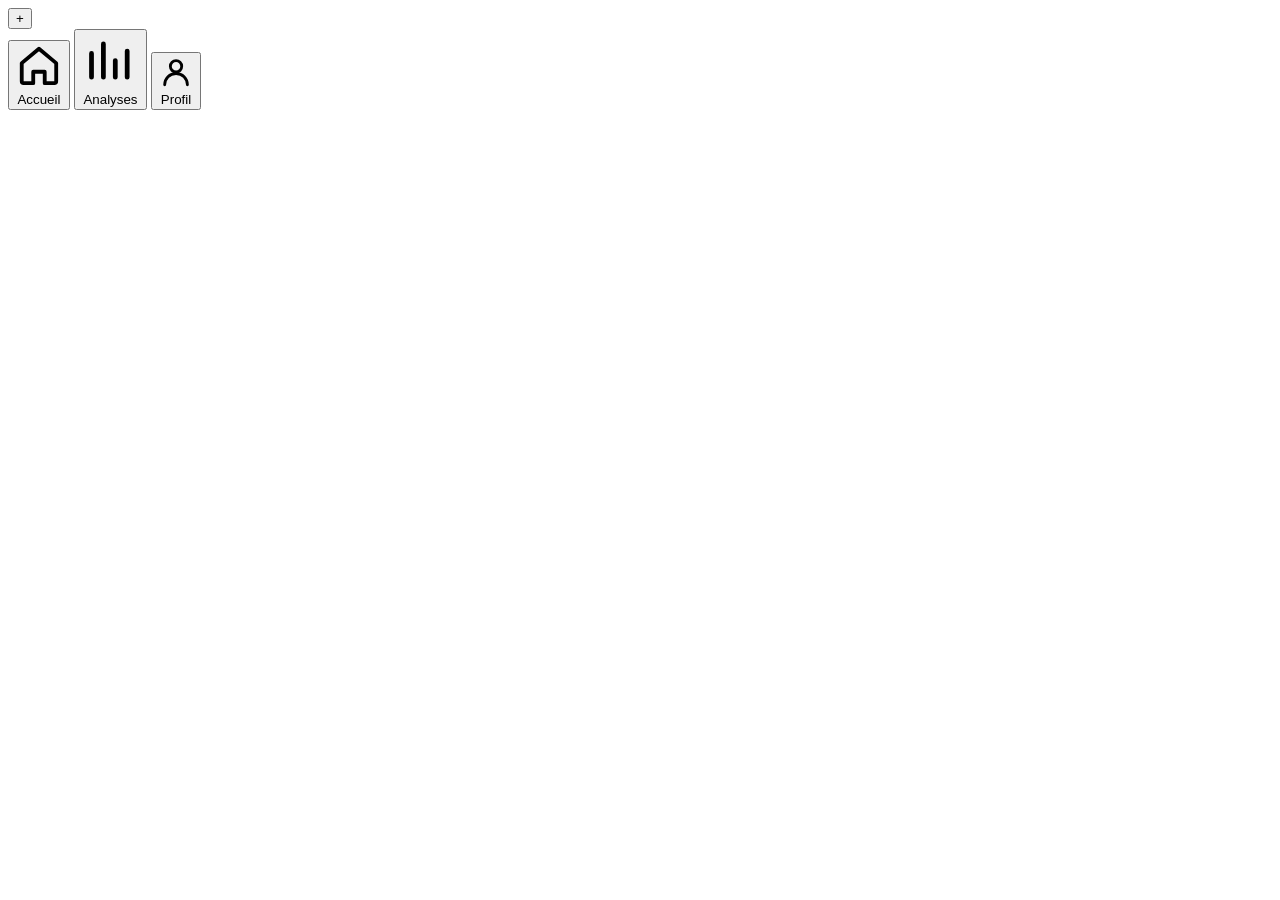
==== web/index.html @ 8581475a "Construire une interface web servie par l'API Option C retenue : une vraie application web plutot qu" ====
<!doctype html>
<html lang="fr">
<head>
  <meta charset="utf-8">
  <meta name="viewport" content="width=device-width, initial-scale=1, viewport-fit=cover">
  <meta name="theme-color" content="#0B0F14">
  <title>PronoStat</title>
  <link rel="stylesheet" href="/app.css">
</head>
<body>
  <main id="vue" class="app"><div class="squelette"></div></main>

  <button class="nav-plus" id="btn-nouvelle" aria-label="Nouvelle analyse">+</button>

  <nav class="nav" role="navigation">
    <button class="nav-item" data-page="accueil">
      <svg viewBox="0 0 24 24" fill="none" stroke="currentColor" stroke-width="2"
           stroke-linecap="round" stroke-linejoin="round" aria-hidden="true">
        <path d="M3 10.5 12 3l9 7.5V20a1 1 0 0 1-1 1h-5v-6H9v6H4a1 1 0 0 1-1-1z"/>
      </svg>
      Accueil
    </button>
    <button class="nav-item" data-page="analyses">
      <svg viewBox="0 0 24 24" fill="none" stroke="currentColor" stroke-width="2"
           stroke-linecap="round" stroke-linejoin="round" aria-hidden="true">
        <path d="M4 19V9m5 10V5m5 14v-7m5 7V8"/>
      </svg>
      Analyses
    </button>
    <!-- Colonne laissée vide : le bouton « + » flotte au-dessus. -->
    <span aria-hidden="true"></span>
    <button class="nav-item" data-page="profil">
      <svg viewBox="0 0 24 24" fill="none" stroke="currentColor" stroke-width="2"
           stroke-linecap="round" stroke-linejoin="round" aria-hidden="true">
        <circle cx="12" cy="8" r="4"/><path d="M4 21a8 8 0 0 1 16 0"/>
      </svg>
      Profil
    </button>
  </nav>

  <script src="/app.js"></script>
</body>
</html>
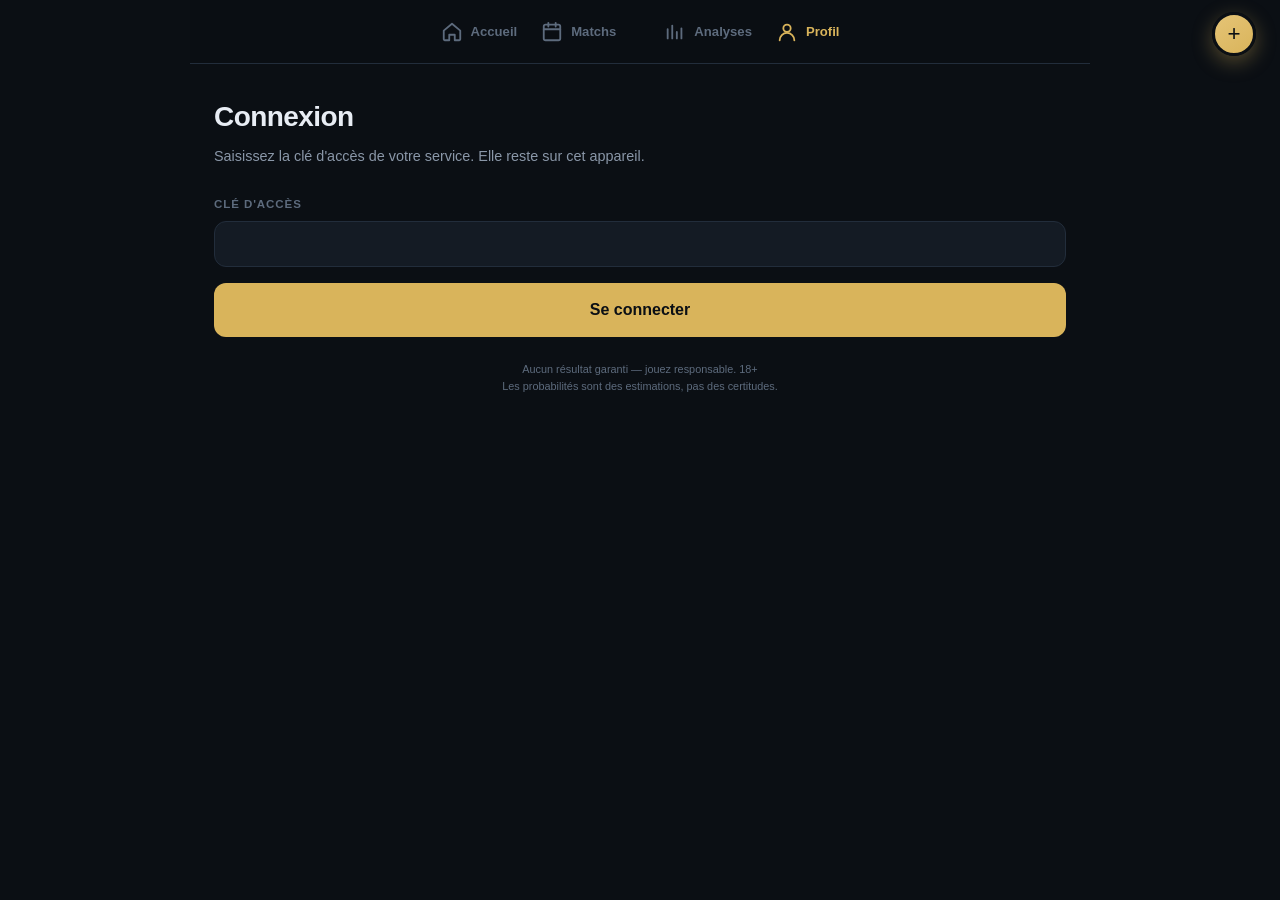
==== commit a9175822: "Ajouter la page Matchs et publier l'interface sur Firebase Page « Matchs » : toutes les rencontres a" ====
--- a/web/index.html
+++ b/web/index.html
@@ -5,7 +5,7 @@
   <meta name="viewport" content="width=device-width, initial-scale=1, viewport-fit=cover">
   <meta name="theme-color" content="#0B0F14">
   <title>PronoStat</title>
-  <link rel="stylesheet" href="/app.css">
+  <link rel="stylesheet" href="app.css">
 </head>
 <body>
   <main id="vue" class="app"><div class="squelette"></div></main>
@@ -20,6 +20,16 @@
       </svg>
       Accueil
     </button>
+    <button class="nav-item" data-page="matchs">
+      <svg viewBox="0 0 24 24" fill="none" stroke="currentColor" stroke-width="2"
+           stroke-linecap="round" stroke-linejoin="round" aria-hidden="true">
+        <rect x="3" y="4" width="18" height="17" rx="2"/>
+        <path d="M3 9h18M8 2v4M16 2v4"/>
+      </svg>
+      Matchs
+    </button>
+    <!-- Colonne laissée vide : le bouton « + » flotte au-dessus. -->
+    <span aria-hidden="true"></span>
     <button class="nav-item" data-page="analyses">
       <svg viewBox="0 0 24 24" fill="none" stroke="currentColor" stroke-width="2"
            stroke-linecap="round" stroke-linejoin="round" aria-hidden="true">
@@ -27,8 +37,6 @@
       </svg>
       Analyses
     </button>
-    <!-- Colonne laissée vide : le bouton « + » flotte au-dessus. -->
-    <span aria-hidden="true"></span>
     <button class="nav-item" data-page="profil">
       <svg viewBox="0 0 24 24" fill="none" stroke="currentColor" stroke-width="2"
            stroke-linecap="round" stroke-linejoin="round" aria-hidden="true">
@@ -38,6 +46,8 @@
     </button>
   </nav>
 
-  <script src="/app.js"></script>
+  <!-- Chargé avant l'application : il déclare vers quelle API pointer. -->
+  <script src="api-url.js"></script>
+  <script src="app.js"></script>
 </body>
 </html>
--- a/web/app.css
+++ b/web/app.css
@@ -0,0 +1,439 @@
+/* =========================================================================
+   PronoStat — système de design
+   =========================================================================
+   Pensé mobile d'abord. Les règles de bureau viennent en fin de fichier,
+   sous une seule media query : l'expérience de référence est le téléphone,
+   l'écran large en est une adaptation, jamais l'inverse.
+   ====================================================================== */
+
+:root {
+  /* Palette. Fond sombre profond, un seul accent doré : l'or ne sert qu'à
+     ce qui appelle une action ou porte le pronostic. Le vert et le rouge
+     restent réservés au résultat — les diluer leur ferait perdre leur sens. */
+  --fond:            #0B0F14;
+  --fond-carte:      #141B24;
+  --fond-carte-haut: #1A2330;
+  --bordure:         #222D3B;
+  --bordure-vive:    #2E3B4D;
+
+  --texte:      #E8EDF4;
+  --texte-doux: #8A97A8;
+  --texte-faible: #5D6B7D;
+
+  --or:        #D9B45B;
+  --or-clair:  #E5C476;
+  --emeraude:  #34D399;
+  --rouge:     #F87171;
+  --ambre:     #FBBF24;
+
+  /* Rayons : généreux sur les cartes, discrets sur les puces. */
+  --r-carte: 18px;
+  --r-puce:  999px;
+  --r-champ: 12px;
+
+  --ombre-carte: 0 1px 2px rgb(0 0 0 / .4), 0 8px 24px rgb(0 0 0 / .25);
+  --ombre-flottant: 0 6px 20px rgb(217 180 91 / .35);
+
+  /* Espacements sur une échelle de 4 px : la régularité fait plus pour la
+     lisibilité que n'importe quelle valeur choisie au cas par cas. */
+  --e1: 4px;  --e2: 8px;  --e3: 12px; --e4: 16px;
+  --e5: 24px; --e6: 32px; --e7: 48px;
+
+  --nav-hauteur: 68px;
+  --duree: 180ms;
+  --courbe: cubic-bezier(.22, .61, .36, 1);
+}
+
+/* Respecter un utilisateur qui a demandé moins de mouvement. */
+@media (prefers-reduced-motion: reduce) {
+  *, *::before, *::after {
+    animation-duration: .01ms !important;
+    transition-duration: .01ms !important;
+  }
+}
+
+* { box-sizing: border-box; }
+
+html, body {
+  margin: 0;
+  padding: 0;
+  background: var(--fond);
+  color: var(--texte);
+  font-family: -apple-system, BlinkMacSystemFont, "Segoe UI", Roboto,
+               "Helvetica Neue", sans-serif;
+  font-size: 16px;
+  line-height: 1.5;
+  -webkit-font-smoothing: antialiased;
+  /* Empêche le rebond élastique de révéler le fond du navigateur. */
+  overscroll-behavior-y: none;
+}
+
+body {
+  /* La barre de navigation flotte au-dessus : sans cette réserve, le
+     dernier élément de chaque page passerait dessous. `safe-area-inset`
+     tient compte de la barre gestuelle des iPhone. */
+  padding-bottom: calc(var(--nav-hauteur) + env(safe-area-inset-bottom, 0px));
+}
+
+/* ---------------------------------------------------------------- base --- */
+h1, h2, h3 { margin: 0; font-weight: 650; letter-spacing: -.02em; }
+h1 { font-size: 1.75rem; }
+h2 { font-size: 1.15rem; }
+h3 { font-size: .95rem; }
+p  { margin: 0; }
+button { font: inherit; color: inherit; }
+
+.app {
+  max-width: 640px;
+  margin: 0 auto;
+  padding: var(--e4) var(--e4) var(--e5);
+}
+
+/* --------------------------------------------------------------- titres --- */
+.surtitre {
+  font-size: .7rem;
+  letter-spacing: .14em;
+  text-transform: uppercase;
+  color: var(--texte-faible);
+  font-weight: 600;
+}
+
+.section-titre {
+  display: flex;
+  align-items: baseline;
+  justify-content: space-between;
+  margin: var(--e6) 0 var(--e3);
+}
+
+/* --------------------------------------------------------------- cartes --- */
+.carte {
+  background: var(--fond-carte);
+  border: 1px solid var(--bordure);
+  border-radius: var(--r-carte);
+  padding: var(--e4);
+  box-shadow: var(--ombre-carte);
+}
+
+.carte-cliquable {
+  cursor: pointer;
+  transition: transform var(--duree) var(--courbe),
+              border-color var(--duree) var(--courbe);
+}
+.carte-cliquable:active { transform: scale(.985); }
+@media (hover: hover) {
+  .carte-cliquable:hover { border-color: var(--bordure-vive); }
+}
+
+/* ------------------------------------------------------- carte de match --- */
+.match-entete {
+  display: flex;
+  justify-content: space-between;
+  align-items: center;
+  margin-bottom: var(--e4);
+}
+.match-competition {
+  font-size: .68rem;
+  letter-spacing: .1em;
+  text-transform: uppercase;
+  color: var(--or);
+  font-weight: 650;
+}
+.match-heure { font-size: .8rem; color: var(--texte-doux); font-variant-numeric: tabular-nums; }
+
+.match-equipes {
+  display: grid;
+  grid-template-columns: 1fr auto 1fr;
+  align-items: center;
+  gap: var(--e3);
+}
+.equipe { text-align: center; }
+.equipe-nom {
+  font-weight: 600;
+  font-size: .95rem;
+  /* Deux lignes maximum : au-delà, la carte perd sa forme et la grille
+     se désaligne d'une carte à l'autre. */
+  display: -webkit-box;
+  -webkit-line-clamp: 2;
+  -webkit-box-orient: vertical;
+  overflow: hidden;
+}
+.equipe-ecusson {
+  width: 44px; height: 44px;
+  margin: 0 auto var(--e2);
+  border-radius: 50%;
+  background: var(--fond-carte-haut);
+  border: 1px solid var(--bordure);
+  display: grid; place-items: center;
+  font-weight: 700; font-size: .95rem; color: var(--texte-doux);
+}
+.match-vs { font-size: .7rem; color: var(--texte-faible); font-weight: 700; }
+
+.match-pied {
+  margin-top: var(--e4);
+  padding-top: var(--e3);
+  border-top: 1px solid var(--bordure);
+  display: flex;
+  justify-content: space-between;
+  align-items: center;
+  gap: var(--e3);
+}
+.pronostic-libelle { font-weight: 650; font-size: .9rem; }
+.pronostic-proba { color: var(--or); font-weight: 700; font-variant-numeric: tabular-nums; }
+
+/* --------------------------------------------------------------- puces --- */
+.puce {
+  display: inline-flex;
+  align-items: center;
+  gap: var(--e1);
+  padding: 3px 10px;
+  border-radius: var(--r-puce);
+  font-size: .72rem;
+  font-weight: 600;
+  background: var(--fond-carte-haut);
+  border: 1px solid var(--bordure);
+  color: var(--texte-doux);
+  white-space: nowrap;
+}
+.puce.or   { color: var(--or);       border-color: rgb(217 180 91 / .35); }
+.puce.vert { color: var(--emeraude); border-color: rgb(52 211 153 / .35); }
+.puce.rouge{ color: var(--rouge);    border-color: rgb(248 113 113 / .35); }
+.puce.ambre{ color: var(--ambre);    border-color: rgb(251 191 36 / .35); }
+
+/* -------------------------------------------------------------- jauges --- */
+.jauge { margin-top: var(--e2); }
+.jauge-piste {
+  height: 6px;
+  border-radius: var(--r-puce);
+  background: var(--fond-carte-haut);
+  overflow: hidden;
+}
+.jauge-valeur {
+  height: 100%;
+  border-radius: var(--r-puce);
+  background: linear-gradient(90deg, var(--or), var(--or-clair));
+  /* Animée depuis zéro : la barre qui se remplit rend la proportion
+     perceptible avant même d'avoir lu le chiffre. */
+  animation: remplir var(--duree) var(--courbe) both;
+  transform-origin: left;
+}
+.jauge-valeur.vert { background: linear-gradient(90deg, #10B981, var(--emeraude)); }
+@keyframes remplir { from { transform: scaleX(0); } to { transform: scaleX(1); } }
+
+.ligne-stat {
+  display: flex;
+  align-items: center;
+  justify-content: space-between;
+  gap: var(--e3);
+  padding: var(--e2) 0;
+  font-size: .88rem;
+}
+.ligne-stat + .ligne-stat { border-top: 1px solid var(--bordure); }
+.ligne-stat .val { font-weight: 650; font-variant-numeric: tabular-nums; }
+
+/* ---------------------------------------------- pronostic principal ------ */
+.pronostic-vedette {
+  background: linear-gradient(160deg, #1B2434, var(--fond-carte));
+  border: 1px solid rgb(217 180 91 / .28);
+  border-radius: var(--r-carte);
+  padding: var(--e5) var(--e4);
+  text-align: center;
+}
+.pronostic-vedette .choix {
+  font-size: 1.6rem;
+  font-weight: 700;
+  margin: var(--e2) 0;
+  letter-spacing: -.02em;
+}
+.pronostic-vedette .grande-proba {
+  font-size: 3rem;
+  font-weight: 750;
+  color: var(--or);
+  line-height: 1;
+  font-variant-numeric: tabular-nums;
+}
+
+/* --------------------------------------------------------------- grille -- */
+.grille { display: grid; grid-template-columns: 1fr 1fr; gap: var(--e3); }
+.grille-3 { display: grid; grid-template-columns: repeat(3, 1fr); gap: var(--e3); }
+
+.mini-carte {
+  background: var(--fond-carte);
+  border: 1px solid var(--bordure);
+  border-radius: 14px;
+  padding: var(--e3);
+  text-align: center;
+}
+.mini-carte .cle { font-size: .68rem; text-transform: uppercase;
+                   letter-spacing: .08em; color: var(--texte-faible); }
+.mini-carte .valeur { font-size: 1.25rem; font-weight: 700; margin-top: 2px;
+                      font-variant-numeric: tabular-nums; }
+
+/* --------------------------------------------------------- formulaires --- */
+label.champ { display: block; margin-bottom: var(--e4); }
+label.champ > span {
+  display: block;
+  font-size: .72rem;
+  letter-spacing: .08em;
+  text-transform: uppercase;
+  color: var(--texte-faible);
+  margin-bottom: var(--e2);
+  font-weight: 600;
+}
+select, input[type="text"], input[type="password"] {
+  width: 100%;
+  padding: 13px var(--e3);
+  background: var(--fond-carte);
+  border: 1px solid var(--bordure);
+  border-radius: var(--r-champ);
+  color: var(--texte);
+  /* 16 px minimum : en dessous, Safari iOS zoome à la mise au point et
+     casse la mise en page. */
+  font-size: 16px;
+  appearance: none;
+}
+select:focus, input:focus { outline: 2px solid rgb(217 180 91 / .5); outline-offset: 1px; }
+select:disabled { opacity: .45; }
+
+.bouton {
+  width: 100%;
+  padding: 15px;
+  border: none;
+  border-radius: var(--r-champ);
+  background: var(--or);
+  color: #0B0F14;
+  font-weight: 700;
+  font-size: 1rem;
+  cursor: pointer;
+  transition: transform var(--duree) var(--courbe), background var(--duree);
+}
+.bouton:active { transform: scale(.98); }
+.bouton:disabled { opacity: .4; cursor: not-allowed; }
+.bouton.secondaire {
+  background: transparent;
+  border: 1px solid var(--bordure-vive);
+  color: var(--texte);
+}
+
+/* ------------------------------------------------- barre de navigation --- */
+.nav {
+  position: fixed;
+  left: 0; right: 0; bottom: 0;
+  height: calc(var(--nav-hauteur) + env(safe-area-inset-bottom, 0px));
+  padding-bottom: env(safe-area-inset-bottom, 0px);
+  display: grid;
+  grid-template-columns: repeat(5, 1fr);
+  align-items: center;
+  background: rgb(11 15 20 / .92);
+  backdrop-filter: blur(14px);
+  border-top: 1px solid var(--bordure);
+  z-index: 50;
+}
+.nav-item {
+  background: none; border: none;
+  display: flex; flex-direction: column; align-items: center; gap: 3px;
+  padding: var(--e2) 0;
+  color: var(--texte-faible);
+  font-size: .62rem; font-weight: 600;
+  cursor: pointer;
+  transition: color var(--duree);
+}
+.nav-item.actif { color: var(--or); }
+.nav-item svg { width: 22px; height: 22px; }
+
+/* Le bouton « + » : seul élément qui sort du plan de la barre. Son relief
+   et sa couleur en font l'action principale de l'application. */
+.nav-plus {
+  position: fixed;
+  left: 50%;
+  bottom: calc(var(--nav-hauteur) - 26px + env(safe-area-inset-bottom, 0px));
+  transform: translateX(-50%);
+  width: 56px; height: 56px;
+  border-radius: 50%;
+  border: 3px solid var(--fond);
+  background: linear-gradient(145deg, var(--or-clair), var(--or));
+  color: #0B0F14;
+  font-size: 1.7rem; font-weight: 300; line-height: 1;
+  display: grid; place-items: center;
+  box-shadow: var(--ombre-flottant);
+  cursor: pointer;
+  z-index: 51;
+  transition: transform var(--duree) var(--courbe);
+}
+.nav-plus:active { transform: translateX(-50%) scale(.92); }
+
+/* ------------------------------------------------------------- écrans ---- */
+.vue { animation: entree 220ms var(--courbe) both; }
+@keyframes entree {
+  from { opacity: 0; transform: translateY(8px); }
+  to   { opacity: 1; transform: none; }
+}
+
+.vide {
+  text-align: center;
+  padding: var(--e7) var(--e4);
+  color: var(--texte-doux);
+}
+.vide .emoji { font-size: 2.5rem; display: block; margin-bottom: var(--e3); }
+
+/* ---------------------------------------------------------- chargement --- */
+.etape {
+  display: flex; align-items: center; gap: var(--e3);
+  padding: var(--e3) 0;
+  color: var(--texte-faible);
+  transition: color 300ms;
+}
+.etape.active { color: var(--texte); }
+.etape.faite  { color: var(--emeraude); }
+.etape-puce {
+  width: 20px; height: 20px; border-radius: 50%;
+  border: 2px solid currentColor;
+  display: grid; place-items: center;
+  font-size: .7rem; flex: none;
+}
+.etape.active .etape-puce {
+  border-top-color: transparent;
+  animation: tourner 800ms linear infinite;
+}
+@keyframes tourner { to { transform: rotate(360deg); } }
+
+.squelette {
+  background: linear-gradient(90deg, var(--fond-carte) 25%,
+              var(--fond-carte-haut) 50%, var(--fond-carte) 75%);
+  background-size: 200% 100%;
+  animation: glisser 1.4s ease-in-out infinite;
+  border-radius: var(--r-carte);
+  height: 150px;
+}
+@keyframes glisser { to { background-position: -200% 0; } }
+
+.bandeau-responsable {
+  text-align: center;
+  font-size: .68rem;
+  color: var(--texte-faible);
+  padding: var(--e5) var(--e4) var(--e3);
+  line-height: 1.6;
+}
+
+/* ========================================================== écran large == */
+@media (min-width: 768px) {
+  .app { max-width: 900px; padding: var(--e6) var(--e5); }
+
+  /* La barre passe en haut : sur un écran large, le pouce n'atteint plus
+     le bas et la convention est la navigation supérieure. */
+  .nav {
+    top: 0; bottom: auto;
+    height: 64px; padding-bottom: 0;
+    max-width: 900px; margin: 0 auto;
+    border-top: none; border-bottom: 1px solid var(--bordure);
+    grid-template-columns: repeat(5, auto);
+    justify-content: center; gap: var(--e5);
+  }
+  .nav-item { flex-direction: row; gap: var(--e2); font-size: .82rem; }
+  .nav-plus { top: 12px; bottom: auto; left: auto; right: 24px;
+              transform: none; width: 44px; height: 44px; font-size: 1.4rem; }
+  .nav-plus:active { transform: scale(.94); }
+  body { padding-top: 64px; padding-bottom: var(--e5); }
+
+  .grille { grid-template-columns: repeat(2, 1fr); }
+  .liste-matchs { display: grid; grid-template-columns: 1fr 1fr; gap: var(--e3); }
+}
